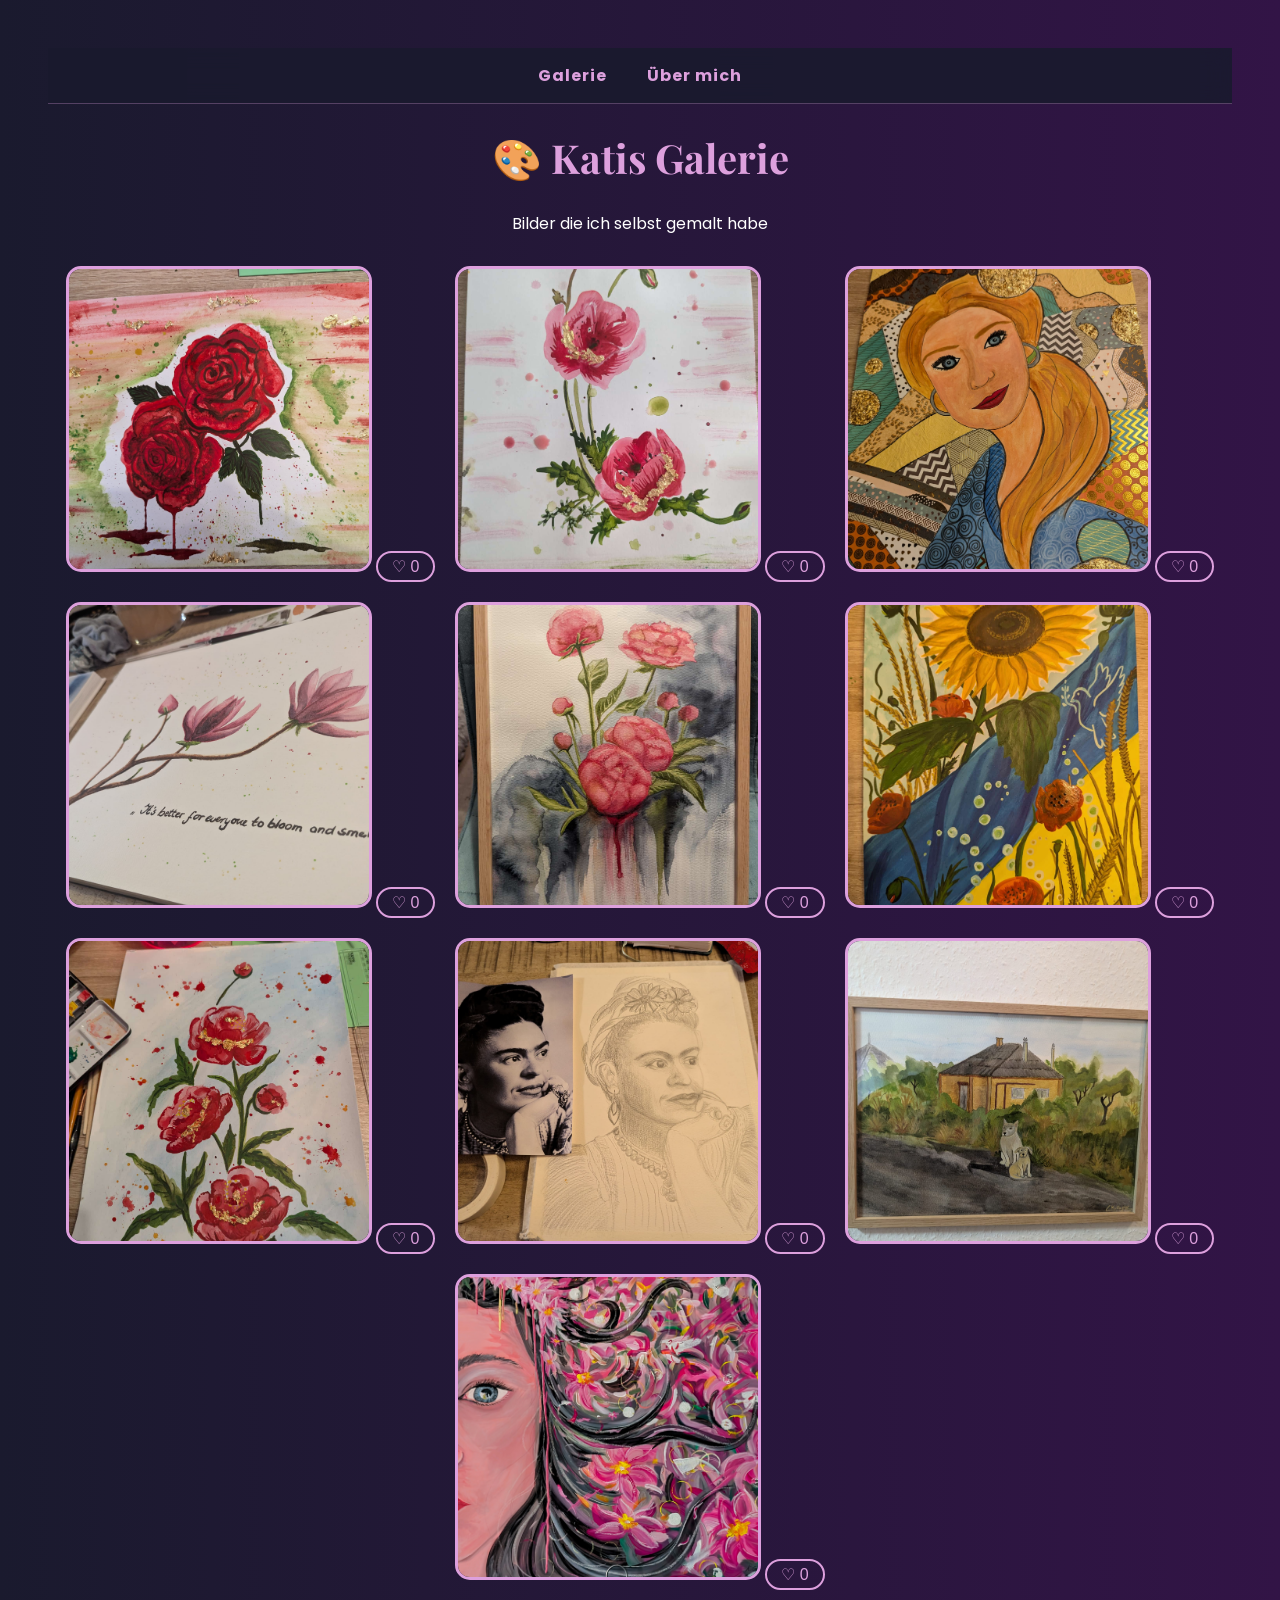
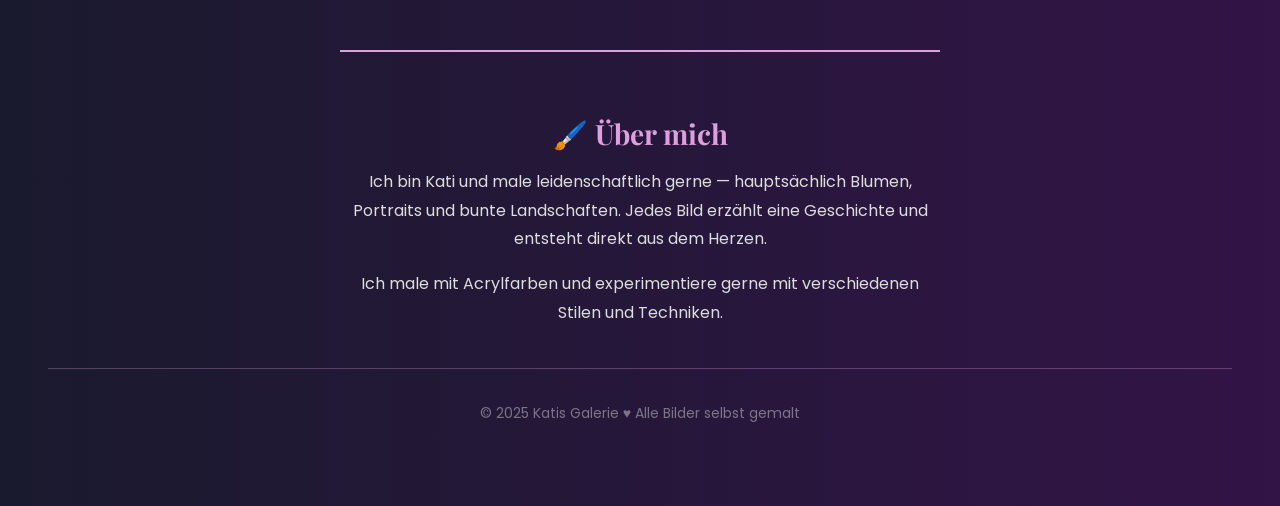
==== index.html @ 3de19c43 "Navigation, Bilderzähler, Zurück-nach-oben Button und Like Button hinzugefügt - Navigation mit stick" ====
<!DOCTYPE html>
<html>
    <head>
        <title>Katis Galerie</title>
        <!-- viewport sagt dem Handy: nutze die echte Bildschirmbreite -->
        <meta name="viewport" content="width=device-width, initial-scale=1.0">
        <link rel="stylesheet" href="https://fonts.googleapis.com/css2?family=Playfair+Display:wght@400;700&family=Poppins:wght@300;400&display=swap">
        <link rel="stylesheet" href="css/style.css">
    </head>
    <body>
        <!-- nav ist das HTML-Tag für Navigation -->
        <nav id="navbar">
            <!-- a href="#id" springt zum Element mit dieser ID -->
            <a href="#galerie">Galerie</a>
            <a href="#ueber-mich">Über mich</a>
        </nav>

        <h1>🎨 Katis Galerie</h1>
        <p>Bilder die ich selbst gemalt habe</p>

        <div class="galerie" id="galerie">
        <div class="bild-container">
            <img src="images/IMG-20241008-WA0011.jpg" alt="Bild 1" onclick="bildOeffnen(this.src)">
            <div class="overlay">Mein erstes Rosen Bild die Bluten</div>
            <button class="like-btn" onclick="liken(this, 0)">♡ <span>0</span></button>
        </div>
        <div class="bild-container">
            <img src="images/IMG-20241004-WA0002.jpg" alt="Bild 2" onclick="bildOeffnen(this.src)">
            <div class="overlay">Das Flower Power Bild</div>
            <button class="like-btn" onclick="liken(this, 1)">♡ <span>0</span></button>
        </div>
        <div class="bild-container">
            <img src="images/IMG-20241114-WA0005.jpg" alt="Bild 3" onclick="bildOeffnen(this.src)">
            <div class="overlay">Die Hübsche Blonde Frau Bild</div>
            <button class="like-btn" onclick="liken(this, 2)">♡ <span>0</span></button>
        </div>
        <div class="bild-container">
            <img src="images/IMG-20241114-WA0006.jpg" alt="Bild 4" onclick="bildOeffnen(this.src)">
            <div class="overlay">Its better for ever you too Bloom and Smile</div>
            <button class="like-btn" onclick="liken(this, 3)">♡ <span>0</span></button>
        </div>
        <div class="bild-container">
            <img src="images/IMG-20241114-WA0007.jpg" alt="Bild 5" onclick="bildOeffnen(this.src)">
            <div class="overlay">Blumen auf dem Berg die Zerlaufen</div>
            <button class="like-btn" onclick="liken(this, 4)">♡ <span>0</span></button>
        </div>
        <div class="bild-container">
            <img src="images/IMG-20241114-WA0008.jpg" alt="Bild 6" onclick="bildOeffnen(this.src)">
            <div class="overlay">Das Friedens Bild</div>
            <button class="like-btn" onclick="liken(this, 5)">♡ <span>0</span></button>
        </div>
        <div class="bild-container">
            <img src="images/IMG-20241114-WA0009.jpg" alt="Bild 7" onclick="bildOeffnen(this.src)">
            <div class="overlay">Die Roten Blumen mit Gold Blätern</div>
            <button class="like-btn" onclick="liken(this, 6)">♡ <span>0</span></button>
        </div>
        <div class="bild-container">
            <img src="images/IMG-20241114-WA0010.jpg" alt="Bild 8" onclick="bildOeffnen(this.src)">
            <div class="overlay">Das Erste Portrait</div>
            <button class="like-btn" onclick="liken(this, 7)">♡ <span>0</span></button>
        </div>
        <div class="bild-container">
            <img src="images/IMG-20241114-WA0011.jpg" alt="Bild 9" onclick="bildOeffnen(this.src)">
            <div class="overlay">Das Haus im Garten</div>
            <button class="like-btn" onclick="liken(this, 8)">♡ <span>0</span></button>
        </div>
        <div class="bild-container">
            <img src="images/PXL_20250216_112109455~2.jpg" alt="Bild 10" onclick="bildOeffnen(this.src)">
            <div class="overlay">Das Gesicht im Blumenbeet</div>
            <button class="like-btn" onclick="liken(this, 9)">♡ <span>0</span></button>
        </div>

        </div>
        <!-- section ist ein HTML-Tag für einen inhaltlichen Abschnitt -->
        <section id="ueber-mich">
            <h2>🖌️ Über mich</h2>
            <p>Ich bin Kati und male leidenschaftlich gerne — hauptsächlich Blumen, Portraits und bunte Landschaften. Jedes Bild erzählt eine Geschichte und entsteht direkt aus dem Herzen.</p>
            <p>Ich male mit Acrylfarben und experimentiere gerne mit verschiedenen Stilen und Techniken.</p>
        </section>

        <!-- footer ist der untere Bereich der Seite -->
        <footer>
            <p>© 2025 Katis Galerie &hearts; Alle Bilder selbst gemalt</p>
        </footer>

        <div id="lightbox">
            <!-- onclick="schliessen()" nur auf den Hintergrund, nicht auf Pfeile -->
            <div id="hintergrund" onclick="schliessen()"></div>
            <button id="pfeilLinks"  onclick="bildWechseln(-1)">&#10094;</button>
            <img id="grossesBild" src="">
            <button id="pfeilRechts" onclick="bildWechseln(1)">&#10095;</button>
            <!-- der Zähler wird per JavaScript befüllt -->
            <div id="zaehler">1 / 10</div>
            <!-- der Titel wird per JavaScript befüllt -->
            <div id="lightbox-titel"></div>
        </div>
        <!-- der Button ist am Anfang unsichtbar, JS macht ihn sichtbar -->
        <button id="nachOben">&#8679;</button>

        <script src="js/script.js"></script>
    </body>
</html>
---- css/style.css ----
/* smooth scrollt sanft zu Ankern statt direkt hinzuspringen */
html {
    scroll-behavior: smooth;
}

/* ======================== */
/* NAVIGATION               */
/* ======================== */
#navbar {
    /* sticky klebt am oberen Rand wenn man scrollt */
    position: sticky;
    top: 0;           /* 0px vom oberen Rand */

    /* damit das Menü über allem anderen liegt */
    z-index: 100;

    display: flex;
    justify-content: center;
    gap: 40px;
    padding: 15px 0;

    /* leicht durchsichtiger dunkler Hintergrund */
    background-color: rgba(26, 26, 46, 0.9);

    /* Unschärfe-Effekt hinter dem Menü — moderner Glaseffekt */
    backdrop-filter: blur(10px);

    border-bottom: 1px solid rgba(221, 160, 221, 0.3);
}

#navbar a {
    color: plum;
    text-decoration: none;    /* kein Unterstrich */
    font-size: 16px;
    font-weight: bold;
    letter-spacing: 1px;      /* etwas Abstand zwischen den Buchstaben */
    transition: color 0.2s ease;
}

#navbar a:hover {
    color: white;
}

/* ======================== */
@keyframes hintergrund {
    0%   { background-position: 0% 50%; }    /* Start: links */
    50%  { background-position: 100% 50%; }  /* Mitte: rechts */
    100% { background-position: 0% 50%; }    /* Ende: wieder links */
}

body {
    /* linear-gradient macht einen Farbverlauf zwischen 3 Farben */
    background: linear-gradient(270deg, #1a1a2e, #4a0e5e, #1a1a2e);
    background-size: 400% 400%;  /* Hintergrund größer als der Screen damit er sich bewegen kann */

    /* animation: Name | Dauer | Kurve | Wiederholen */
    animation: hintergrund 10s ease infinite;

    font-family: 'Poppins', Arial;
    color: white;
    text-align: center;
    padding: 40px;
}
h1 {
    font-size: 40px;
    color: plum;
    font-family: 'Playfair Display', Arial;  /* Playfair für die Überschrift */
}
.galerie {
    display: flex;
    flex-wrap: wrap;
    gap: 20px;
    justify-content: center;
    margin-top: 30px;
}
.galerie img {
    width: 300px;
    height: 300px;
    object-fit: cover;
    border-radius: 15px;
    border: 3px solid plum;
    transition: all 0.3s ease;
}
.galerie img:hover {
    border: 3px solid white;
    transform: scale(1.05);
    box-shadow: 0 0 20px plum;
    cursor: pointer;
}
/* @keyframes für das Einblenden — nur opacity, kein transform! */
/* So beißt es sich nicht mit dem scale() beim Hover */
@keyframes einblenden {
    0%   { opacity: 0; }   /* unsichtbar */
    100% { opacity: 1; }   /* sichtbar */
}

.bild-container {
    text-align: center;
    position: relative;  /* Ankerpunkt für das Overlay */
}

/* Die Animation liegt jetzt auf dem img, nicht auf dem Container */
.bild-container img {
    animation: einblenden 0.6s ease both;
}

/* nth-child(n) spricht das n-te .bild-container an */
/* Das img darin erbt die Verzögerung */
.bild-container:nth-child(1)  img { animation-delay: 0.1s; }
.bild-container:nth-child(2)  img { animation-delay: 0.2s; }
.bild-container:nth-child(3)  img { animation-delay: 0.3s; }
.bild-container:nth-child(4)  img { animation-delay: 0.4s; }
.bild-container:nth-child(5)  img { animation-delay: 0.5s; }
.bild-container:nth-child(6)  img { animation-delay: 0.6s; }
.bild-container:nth-child(7)  img { animation-delay: 0.7s; }
.bild-container:nth-child(8)  img { animation-delay: 0.8s; }
.bild-container:nth-child(9)  img { animation-delay: 0.9s; }
.bild-container:nth-child(10) img { animation-delay: 1.0s; }

/* Das Overlay liegt über dem Bild */
.overlay {
    position: absolute;  /* positioniert sich relativ zu .bild-container */
    bottom: 0;           /* klebt am unteren Rand des BILDES */
    left: 0;
    width: 100%;

    /* Höhe des Bildes ist 300px — Overlay nur über dem Bild, nicht dem Button */
    /* padding-bottom sorgt dafür dass es nicht über den Button ragt */
    height: 300px;
    display: flex;
    align-items: flex-end;  /* Text klebt unten */

    padding: 0 0 10px 0;
    background: linear-gradient(to bottom, transparent 50%, rgba(0,0,0,0.7) 100%);
    border-radius: 15px;
    color: plum;
    font-size: 14px;
    font-weight: bold;
    justify-content: center;

    /* unsichtbar am Anfang */
    opacity: 0;

    /* sanfter Übergang über 0.3 Sekunden */
    transition: opacity 0.3s ease;

    /* wichtig: Klicks auf den Like-Button durchlassen */
    pointer-events: none;
}

/* Wenn man über .bild-container hovered, wird das .overlay sichtbar */
.bild-container:hover .overlay {
    opacity: 1;
}
#lightbox {
    display: none;
    position: fixed;
    top: 0;
    left: 0;
    width: 100%;
    height: 100%;
    justify-content: center;
    align-items: center;
}

/* Der dunkle Hintergrund liegt hinter allem */
#hintergrund {
    position: absolute;  /* füllt die ganze Lightbox aus */
    top: 0;
    left: 0;
    width: 100%;
    height: 100%;
    background-color: rgba(0, 0, 0, 0.9);
    cursor: pointer;     /* Mauszeiger wird zur Hand */
}

#lightbox img {
    max-width: 80%;
    max-height: 85%;
    border-radius: 15px;
    border: 3px solid plum;
    position: relative;  /* liegt über dem Hintergrund */
    z-index: 1;          /* z-index bestimmt wer "vorne" liegt */
}

/* Beide Pfeil-Buttons gleich stylen */
#pfeilLinks, #pfeilRechts {
    position: relative;
    z-index: 1;           /* liegt auch über dem Hintergrund */
    background: none;     /* kein Hintergrund */
    border: none;         /* kein Rahmen */
    color: plum;
    font-size: 50px;
    cursor: pointer;
    padding: 0 20px;
    transition: color 0.2s ease;
}

#pfeilLinks:hover, #pfeilRechts:hover {
    color: white;
}

#lightbox-titel {
    position: absolute;
    top: 20px;             /* oben in der Lightbox */
    left: 50%;
    transform: translateX(-50%);
    color: white;
    font-size: 18px;
    font-family: 'Playfair Display', Arial;
    background-color: rgba(0, 0, 0, 0.5);
    padding: 6px 20px;
    border-radius: 20px;
    z-index: 2;
    white-space: nowrap;   /* kein Zeilenumbruch */
}

#zaehler {
    position: absolute;   /* positioniert sich relativ zur Lightbox */
    bottom: 20px;         /* 20px vom unteren Rand */
    left: 50%;            /* erst zur Mitte schieben */

    /* transform: translateX(-50%) zentriert es exakt */
    /* weil left: 50% die linke Kante zentriert, nicht das Element selbst */
    transform: translateX(-50%);

    color: white;
    font-size: 16px;
    background-color: rgba(0, 0, 0, 0.5);
    padding: 5px 15px;
    border-radius: 20px;
    z-index: 2;           /* über dem Hintergrund und dem Bild */
}

/* ======================== */
/* ÜBER MICH SEKTION        */
/* ======================== */
#ueber-mich {
    /* max-width begrenzt die Breite des Blocks */
    max-width: 600px;

    /* margin: oben | auto links+rechts → zentriert den Block */
    margin: 60px auto 0 auto;

    /* border-top zeichnet eine Linie oben */
    border-top: 2px solid plum;

    padding-top: 40px;
}

#ueber-mich h2 {
    font-family: 'Playfair Display', Arial;
    font-size: 28px;
    color: plum;
    margin-bottom: 15px;
}

#ueber-mich p {
    font-size: 16px;
    line-height: 1.8;   /* Zeilenabstand — 1.8x die Schriftgröße */
    color: #ddd;        /* leicht grau statt reinweiß — angenehmer zu lesen */
    margin-bottom: 10px;
}

/* ======================== */
/* FOOTER                   */
/* ======================== */
footer {
    margin-top: 40px;
    padding: 20px;
    border-top: 1px solid rgba(221, 160, 221, 0.3);  /* plum, sehr transparent */
    color: rgba(255, 255, 255, 0.4);                 /* weiß, halb transparent */
    font-size: 14px;
}

/* ======================== */
/* LIKE BUTTON              */
/* ======================== */
.like-btn {
    margin-top: 8px;
    background: none;
    border: 2px solid plum;
    border-radius: 20px;
    color: plum;
    font-size: 16px;
    padding: 4px 14px;
    cursor: pointer;
    transition: all 0.2s ease;
}

.like-btn:hover {
    background-color: plum;
    color: white;
}

/* .geliked Klasse wird per JavaScript hinzugefügt */
.like-btn.geliked {
    background-color: crimson;   /* rot wenn geliked */
    border-color: crimson;
    color: white;
}

/* ======================== */
/* NACH-OBEN BUTTON         */
/* ======================== */
#nachOben {
    /* fixed bleibt immer an derselben Stelle auf dem Bildschirm */
    position: fixed;
    bottom: 30px;    /* 30px vom unteren Rand */
    right: 30px;     /* 30px vom rechten Rand */

    background-color: plum;
    color: white;
    border: none;
    border-radius: 50%;   /* runder Button */
    width: 50px;
    height: 50px;
    font-size: 28px;
    cursor: pointer;
    z-index: 99;

    /* am Anfang unsichtbar */
    opacity: 0;

    /* sanfter Übergang für opacity und transform */
    transition: opacity 0.3s ease, transform 0.2s ease;
}

/* sichtbar-Klasse wird per JavaScript hinzugefügt */
#nachOben.sichtbar {
    opacity: 1;
}

#nachOben:hover {
    transform: scale(1.1);    /* etwas größer beim Hover */
    background-color: white;
    color: plum;
}

/* ===================== */
/* RESPONSIVE FÜR TABLET */
/* gilt wenn Bildschirm schmaler als 768px ist */
/* ===================== */
@media (max-width: 768px) {

    body {
        padding: 20px;  /* weniger Abstand am Rand */
    }

    h1 {
        font-size: 28px;  /* kleinere Überschrift */
    }

    /* Bilder etwas kleiner auf Tablet */
    .galerie img {
        width: 200px;
        height: 200px;
    }

    /* Pfeile kleiner */
    #pfeilLinks, #pfeilRechts {
        font-size: 35px;
        padding: 0 10px;
    }
}

/* ==================== */
/* RESPONSIVE FÜR HANDY */
/* gilt wenn Bildschirm schmaler als 480px ist */
/* ==================== */
@media (max-width: 480px) {

    body {
        padding: 15px;
    }

    h1 {
        font-size: 24px;
    }

    /* Auf Handy: Bilder nehmen fast die ganze Breite ein */
    .galerie img {
        width: 85vw;   /* vw = viewport width, 85% der Bildschirmbreite */
        height: 85vw;  /* gleiche Höhe wie Breite → quadratisch */
    }

    /* Galerie hat weniger Abstand zwischen den Bildern */
    .galerie {
        gap: 15px;
    }

    /* Overlay-Text etwas größer für Handy */
    .overlay {
        font-size: 16px;
        padding: 12px 0;
        /* Auf Handy immer sichtbar — kein Hover auf Touchscreen! */
        opacity: 1;
    }
}
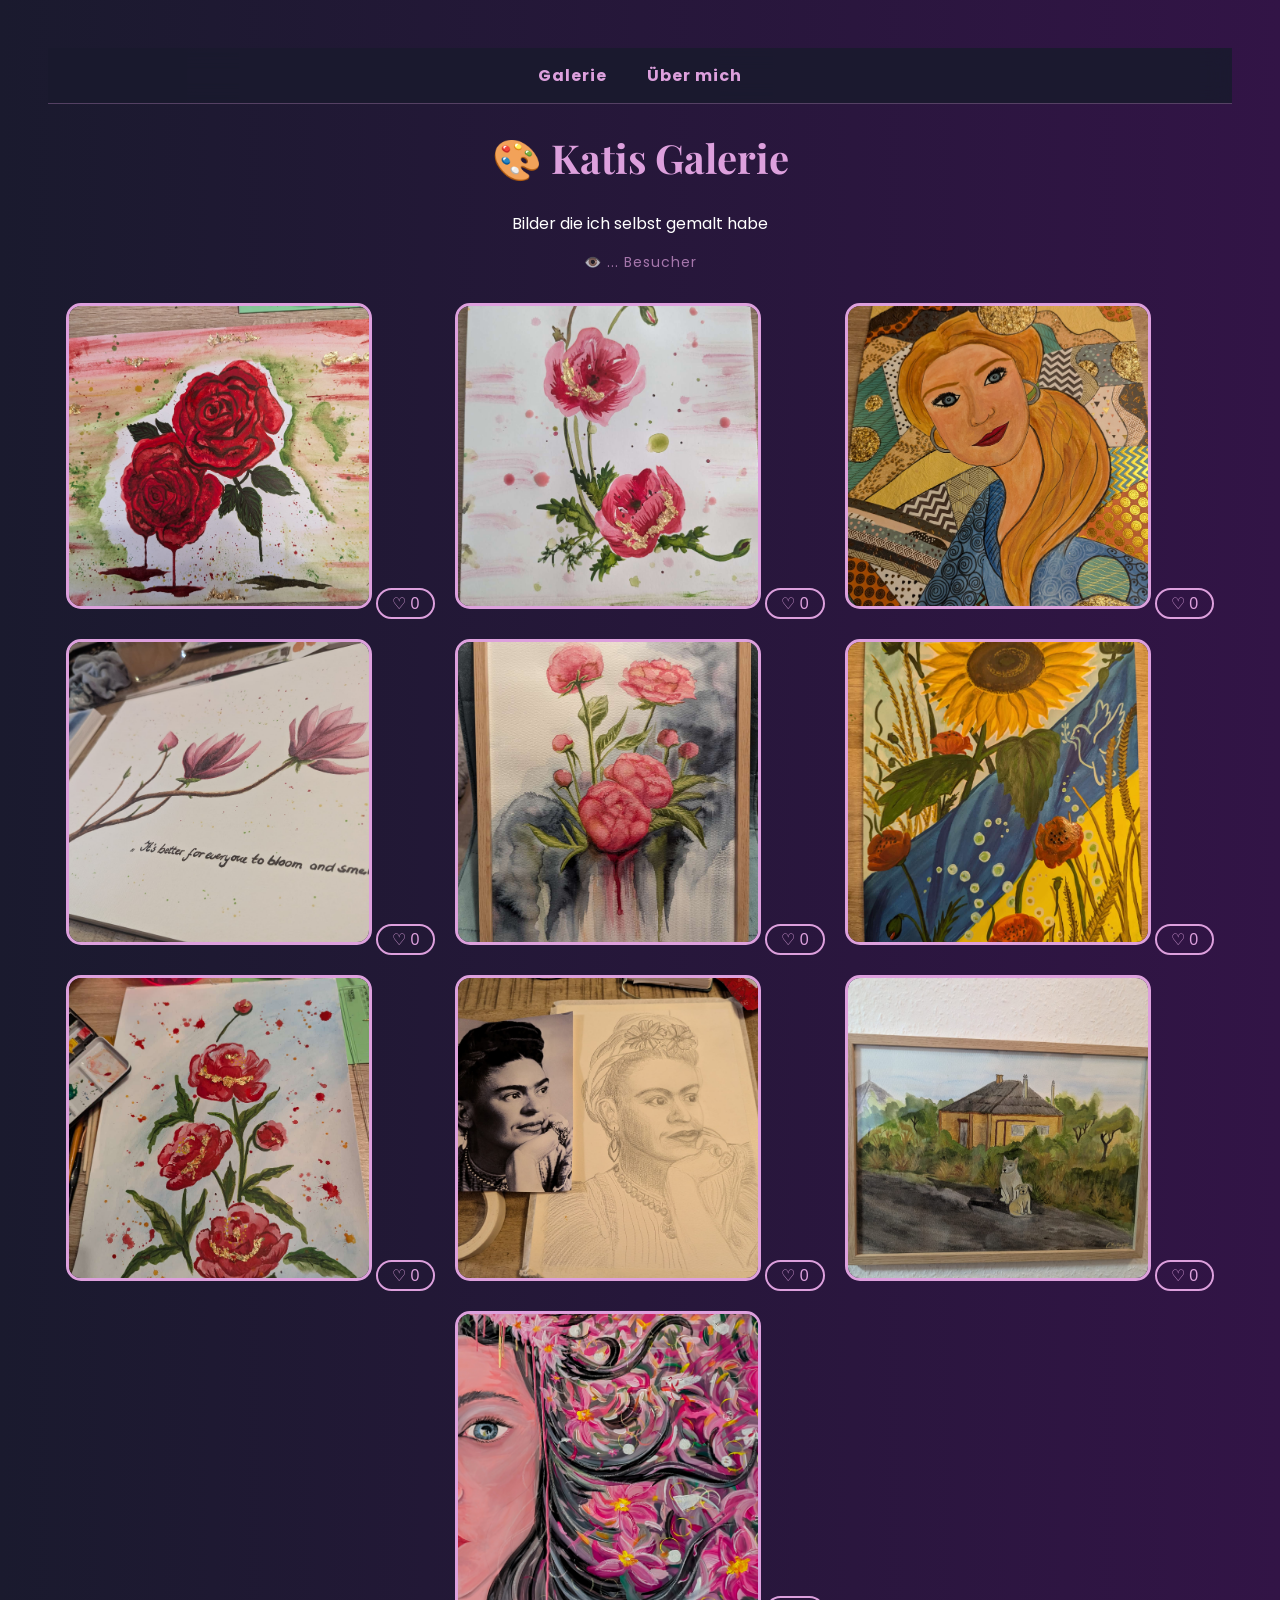
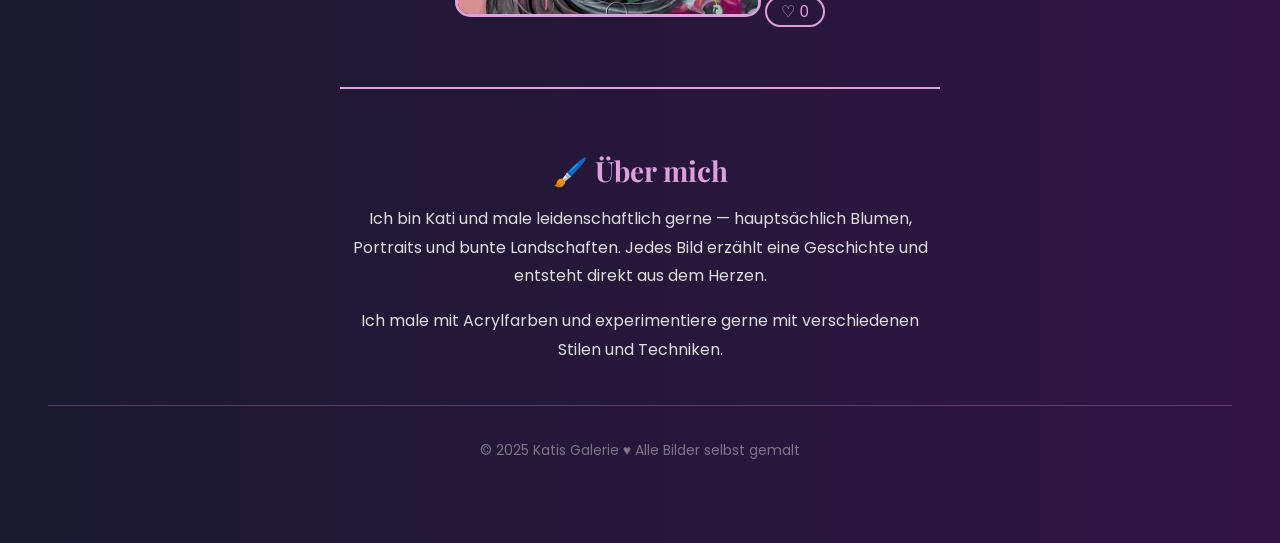
==== commit 069e606e: "Besucher-Zähler mit Firebase hinzugefügt - Besucher werden in Firebase gespeichert - sessionStorage " ====
--- a/index.html
+++ b/index.html
@@ -17,6 +17,8 @@
 
         <h1>🎨 Katis Galerie</h1>
         <p>Bilder die ich selbst gemalt habe</p>
+        <!-- Besucher-Zähler — wird per JavaScript befüllt -->
+        <p id="besucher-zaehler">👁️ <span id="besucher-zahl">...</span> Besucher</p>
 
         <div class="galerie" id="galerie">
         <div class="bild-container">
@@ -93,10 +95,22 @@
             <div id="zaehler">1 / 10</div>
             <!-- der Titel wird per JavaScript befüllt -->
             <div id="lightbox-titel"></div>
+
+            <!-- Kommentarbereich -->
+            <div id="kommentare-box">
+                <h3>💬 Kommentare</h3>
+                <div id="kommentare-liste"></div>
+                <form id="kommentar-form">
+                    <input type="text" id="kommentar-name" placeholder="Dein Name" maxlength="30">
+                    <input type="text" id="kommentar-text" placeholder="Dein Kommentar..." maxlength="200">
+                    <button type="submit">Senden</button>
+                </form>
+            </div>
         </div>
         <!-- der Button ist am Anfang unsichtbar, JS macht ihn sichtbar -->
         <button id="nachOben">&#8679;</button>
 
-        <script src="js/script.js"></script>
+        <!-- Firebase SDK über CDN einbinden — kein npm nötig! -->
+        <script type="module" src="js/script.js"></script>
     </body>
 </html>
--- a/css/style.css
+++ b/css/style.css
@@ -233,6 +233,118 @@
 }
 
 /* ======================== */
+/* KOMMENTARE               */
+/* ======================== */
+#kommentare-box {
+    position: absolute;
+    bottom: 60px;
+    right: 20px;
+    width: 280px;
+    background-color: rgba(26, 26, 46, 0.95);
+    border: 1px solid rgba(221, 160, 221, 0.3);
+    border-radius: 15px;
+    padding: 15px;
+    z-index: 2;
+    max-height: 350px;
+    display: flex;
+    flex-direction: column;  /* Kindelemente untereinander anordnen */
+}
+
+#kommentare-box h3 {
+    color: plum;
+    font-size: 14px;
+    margin: 0 0 10px 0;
+    font-family: 'Playfair Display', Arial;
+}
+
+#kommentare-liste {
+    overflow-y: auto;    /* scrollbar wenn zu viele Kommentare */
+    flex: 1;             /* nimmt den verfügbaren Platz ein */
+    margin-bottom: 10px;
+    max-height: 180px;
+}
+
+/* ein einzelner Kommentar */
+.kommentar {
+    background-color: rgba(255, 255, 255, 0.05);
+    border-radius: 8px;
+    padding: 8px;
+    margin-bottom: 6px;
+    text-align: left;
+}
+
+.kommentar .name {
+    color: plum;
+    font-size: 12px;
+    font-weight: bold;
+}
+
+.kommentar .text {
+    color: #ddd;
+    font-size: 13px;
+    margin-top: 2px;
+}
+
+/* das Formular */
+#kommentar-form {
+    display: flex;
+    flex-direction: column;
+    gap: 6px;
+}
+
+#kommentar-form input {
+    background-color: rgba(255, 255, 255, 0.1);
+    border: 1px solid rgba(221, 160, 221, 0.4);
+    border-radius: 8px;
+    color: white;
+    font-size: 13px;
+    padding: 6px 10px;
+    outline: none;       /* kein blauer Rahmen beim Klicken */
+}
+
+#kommentar-form input::placeholder {
+    color: rgba(255, 255, 255, 0.4);  /* placeholder-Text halbtransparent */
+}
+
+#kommentar-form button {
+    background-color: plum;
+    border: none;
+    border-radius: 8px;
+    color: white;
+    font-size: 13px;
+    padding: 7px;
+    cursor: pointer;
+    transition: background-color 0.2s ease;
+}
+
+#kommentar-form button:hover {
+    background-color: white;
+    color: plum;
+}
+
+/* auf Handy: Kommentarbox volle Breite unten */
+@media (max-width: 480px) {
+    #kommentare-box {
+        position: relative;
+        right: auto;
+        bottom: auto;
+        width: 90%;
+        margin: 15px auto 0 auto;
+        max-height: 250px;
+    }
+}
+
+/* ======================== */
+/* BESUCHER ZÄHLER          */
+/* ======================== */
+#besucher-zaehler {
+    color: rgba(221, 160, 221, 0.7);  /* plum, etwas transparent */
+    font-size: 14px;
+    margin-top: 5px;
+    letter-spacing: 1px;
+}
+
+/* ======================== */
 /* ÜBER MICH SEKTION        */
 /* ======================== */
 #ueber-mich {
@@ -392,8 +504,19 @@
     /* Overlay-Text etwas größer für Handy */
     .overlay {
         font-size: 16px;
-        padding: 12px 0;
         /* Auf Handy immer sichtbar — kein Hover auf Touchscreen! */
         opacity: 1;
+        /* Overlay nur halb so hoch — Platz für den Like-Button lassen */
+        height: 50%;
+        top: 50%;      /* fängt in der Mitte des Bildes an */
+        bottom: auto;
+    }
+
+    /* Like-Button auf Handy größer und besser sichtbar */
+    .like-btn {
+        font-size: 20px;       /* größere Schrift */
+        padding: 8px 20px;     /* mehr Klickfläche für Finger */
+        margin-top: 10px;
+        border-width: 2px;
     }
 }
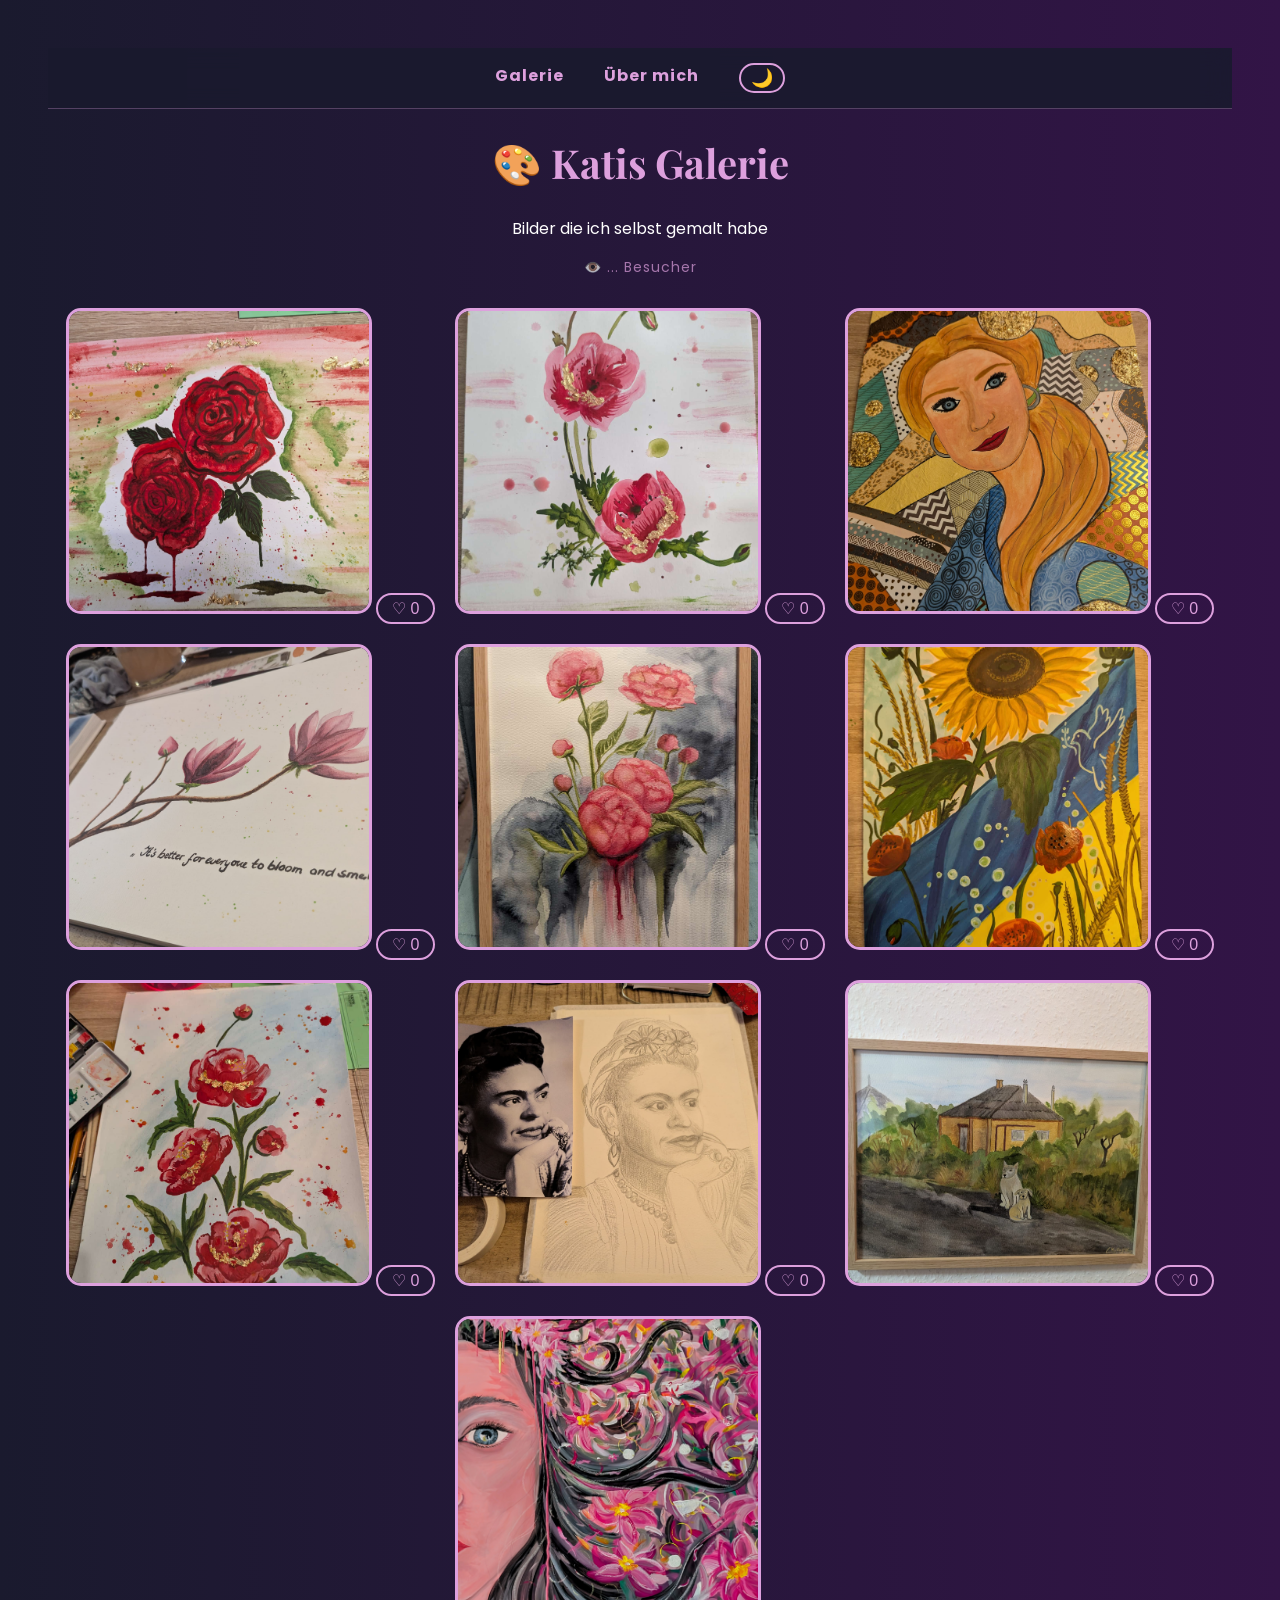
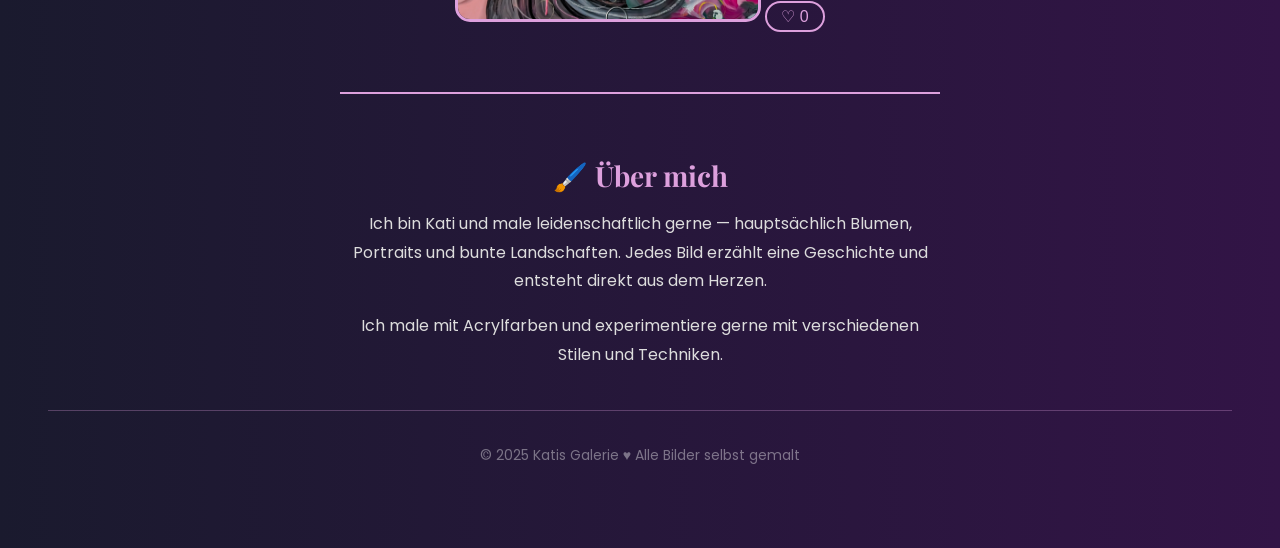
==== commit 1cc3b12a: "Dark/Light Mode Toggle hinzugefügt - CSS Variablen für Farben eingeführt - Light Mode mit hellem lil" ====
--- a/index.html
+++ b/index.html
@@ -13,6 +13,8 @@
             <!-- a href="#id" springt zum Element mit dieser ID -->
             <a href="#galerie">Galerie</a>
             <a href="#ueber-mich">Über mich</a>
+            <!-- Theme Toggle Button -->
+            <button id="theme-toggle">🌙</button>
         </nav>
 
         <h1>🎨 Katis Galerie</h1>
--- a/css/style.css
+++ b/css/style.css
@@ -1,6 +1,30 @@
 /* smooth scrollt sanft zu Ankern statt direkt hinzuspringen */
 html {
     scroll-behavior: smooth;
+}
+
+/* ======================== */
+/* CSS VARIABLEN            */
+/* ======================== */
+
+/* :root definiert Variablen für die ganze Seite — das ist Dark Mode (Standard) */
+:root {
+    --hintergrund: linear-gradient(270deg, #1a1a2e, #4a0e5e, #1a1a2e);
+    --text-farbe: white;
+    --navbar-bg: rgba(26, 26, 46, 0.9);
+    --ueber-mich-text: #ddd;
+    --kommentar-bg: rgba(26, 26, 46, 0.95);
+    --kommentar-input-bg: rgba(255, 255, 255, 0.1);
+}
+
+/* [data-theme="light"] überschreibt die Variablen für Light Mode */
+[data-theme="light"] {
+    --hintergrund: linear-gradient(270deg, #f0e6ff, #e8d5f5, #f0e6ff);
+    --text-farbe: #2a0a3a;
+    --navbar-bg: rgba(240, 230, 255, 0.95);
+    --ueber-mich-text: #444;
+    --kommentar-bg: rgba(255, 255, 255, 0.95);
+    --kommentar-input-bg: rgba(0, 0, 0, 0.05);
 }
 
 /* ======================== */
@@ -20,7 +44,7 @@
     padding: 15px 0;
 
     /* leicht durchsichtiger dunkler Hintergrund */
-    background-color: rgba(26, 26, 46, 0.9);
+    background-color: var(--navbar-bg);
 
     /* Unschärfe-Effekt hinter dem Menü — moderner Glaseffekt */
     backdrop-filter: blur(10px);
@@ -41,6 +65,20 @@
     color: white;
 }
 
+#theme-toggle {
+    background: none;
+    border: 2px solid plum;
+    border-radius: 20px;
+    font-size: 18px;
+    cursor: pointer;
+    padding: 2px 10px;
+    transition: transform 0.3s ease;
+}
+
+#theme-toggle:hover {
+    transform: scale(1.2);
+}
+
 /* ======================== */
 @keyframes hintergrund {
     0%   { background-position: 0% 50%; }    /* Start: links */
@@ -49,17 +87,18 @@
 }
 
 body {
-    /* linear-gradient macht einen Farbverlauf zwischen 3 Farben */
-    background: linear-gradient(270deg, #1a1a2e, #4a0e5e, #1a1a2e);
-    background-size: 400% 400%;  /* Hintergrund größer als der Screen damit er sich bewegen kann */
-
-    /* animation: Name | Dauer | Kurve | Wiederholen */
+    /* var(--name) benutzt eine CSS Variable */
+    background: var(--hintergrund);
+    background-size: 400% 400%;
     animation: hintergrund 10s ease infinite;
 
     font-family: 'Poppins', Arial;
-    color: white;
+    color: var(--text-farbe);   /* Textfarbe aus Variable */
     text-align: center;
     padding: 40px;
+
+    /* sanfter Übergang wenn Theme wechselt */
+    transition: color 0.3s ease;
 }
 h1 {
     font-size: 40px;
@@ -240,7 +279,7 @@
     bottom: 60px;
     right: 20px;
     width: 280px;
-    background-color: rgba(26, 26, 46, 0.95);
+    background-color: var(--kommentar-bg);
     border: 1px solid rgba(221, 160, 221, 0.3);
     border-radius: 15px;
     padding: 15px;
@@ -293,7 +332,7 @@
 }
 
 #kommentar-form input {
-    background-color: rgba(255, 255, 255, 0.1);
+    background-color: var(--kommentar-input-bg);
     border: 1px solid rgba(221, 160, 221, 0.4);
     border-radius: 8px;
     color: white;
@@ -369,8 +408,8 @@
 
 #ueber-mich p {
     font-size: 16px;
-    line-height: 1.8;   /* Zeilenabstand — 1.8x die Schriftgröße */
-    color: #ddd;        /* leicht grau statt reinweiß — angenehmer zu lesen */
+    line-height: 1.8;
+    color: var(--ueber-mich-text);  /* Farbe aus Variable */
     margin-bottom: 10px;
 }
 
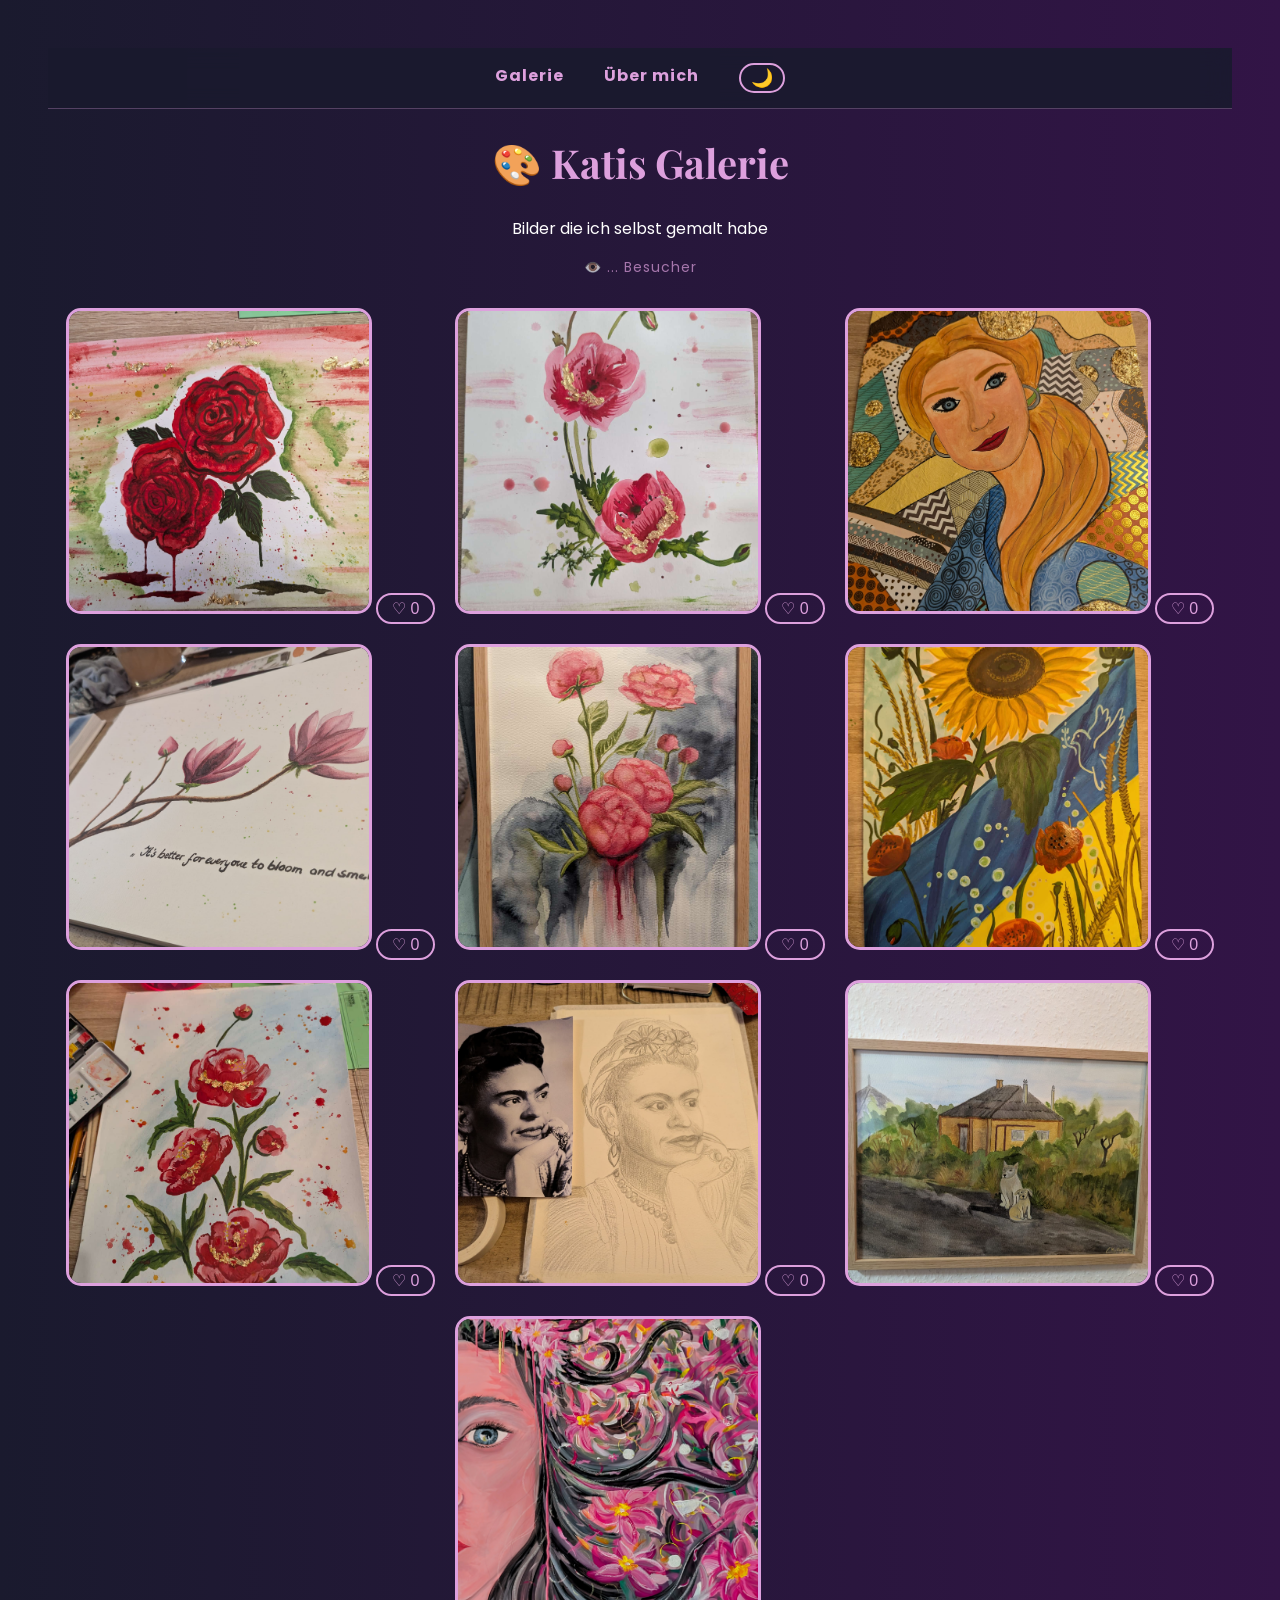
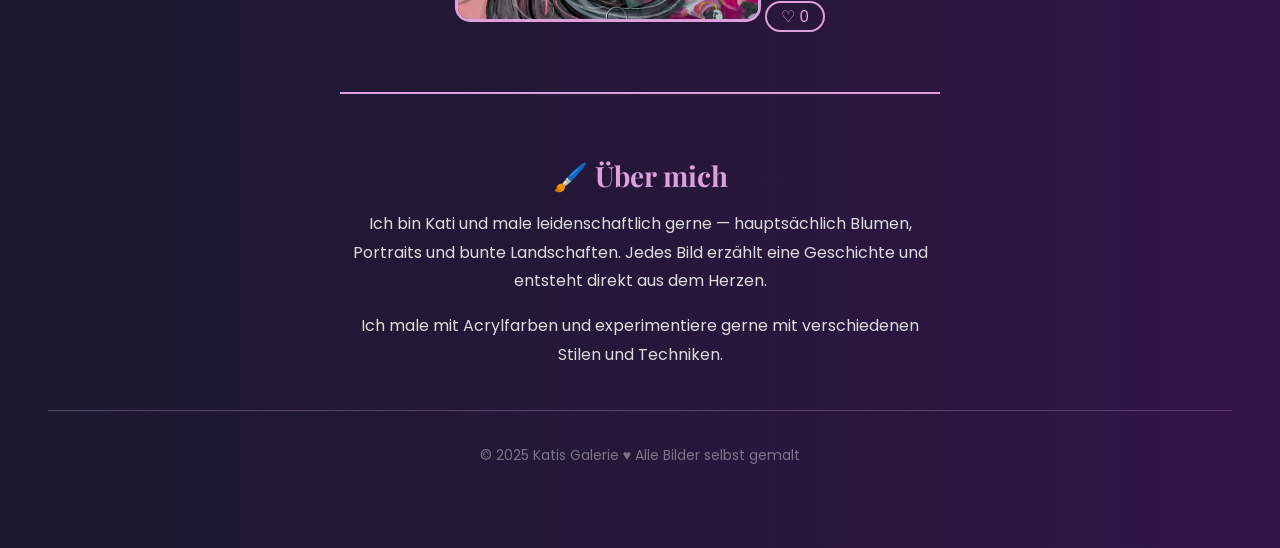
==== commit 441d4fc3: "Favicon, Vollbild, Download, Hamburger-Menü und Intro-Animation - Favicon mit Canvas API als 🎨 Emoji" ====
--- a/index.html
+++ b/index.html
@@ -2,12 +2,17 @@
 <html>
     <head>
         <title>Katis Galerie</title>
+        <!-- Favicon — das Icon im Browser-Tab -->
+        <link rel="icon" id="favicon" type="image/png" href="">
         <!-- viewport sagt dem Handy: nutze die echte Bildschirmbreite -->
         <meta name="viewport" content="width=device-width, initial-scale=1.0">
         <link rel="stylesheet" href="https://fonts.googleapis.com/css2?family=Playfair+Display:wght@400;700&family=Poppins:wght@300;400&display=swap">
         <link rel="stylesheet" href="css/style.css">
     </head>
     <body>
+        <!-- Ladebalken ganz oben -->
+        <div id="ladebalken"></div>
+
         <!-- nav ist das HTML-Tag für Navigation -->
         <nav id="navbar">
             <!-- a href="#id" springt zum Element mit dieser ID -->
@@ -15,8 +20,12 @@
             <a href="#ueber-mich">Über mich</a>
             <!-- Theme Toggle Button -->
             <button id="theme-toggle">🌙</button>
+            <!-- Hamburger Button — nur auf Handy sichtbar -->
+            <button id="hamburger">☰</button>
         </nav>
 
+        <!-- main-wrapper umhüllt den Hauptinhalt für die Intro-Animation -->
+        <div class="main-wrapper">
         <h1>🎨 Katis Galerie</h1>
         <p>Bilder die ich selbst gemalt habe</p>
         <!-- Besucher-Zähler — wird per JavaScript befüllt -->
@@ -86,6 +95,7 @@
         <footer>
             <p>© 2025 Katis Galerie &hearts; Alle Bilder selbst gemalt</p>
         </footer>
+        </div> <!-- Ende main-wrapper -->
 
         <div id="lightbox">
             <!-- onclick="schliessen()" nur auf den Hintergrund, nicht auf Pfeile -->
@@ -93,6 +103,11 @@
             <button id="pfeilLinks"  onclick="bildWechseln(-1)">&#10094;</button>
             <img id="grossesBild" src="">
             <button id="pfeilRechts" onclick="bildWechseln(1)">&#10095;</button>
+            <!-- Vollbild und Download Buttons -->
+            <div id="lightbox-buttons">
+                <button id="vollbild-btn" title="Vollbild">⛶</button>
+                <button id="download-btn" title="Herunterladen">⬇</button>
+            </div>
             <!-- der Zähler wird per JavaScript befüllt -->
             <div id="zaehler">1 / 10</div>
             <!-- der Titel wird per JavaScript befüllt -->
--- a/css/style.css
+++ b/css/style.css
@@ -28,6 +28,33 @@
 }
 
 /* ======================== */
+/* SEITEN INTRO             */
+/* ======================== */
+@keyframes seiteEinblenden {
+    0%   { opacity: 0; transform: translateY(20px); }
+    100% { opacity: 1; transform: translateY(0); }
+}
+
+/* Das main-wrapper div blendet die ganze Seite ein */
+.main-wrapper {
+    animation: seiteEinblenden 0.8s ease both;
+}
+
+/* ======================== */
+/* LADEBALKEN               */
+/* ======================== */
+#ladebalken {
+    position: fixed;   /* immer oben sichtbar */
+    top: 0;
+    left: 0;
+    width: 0%;         /* startet bei 0% — wird per JS aktualisiert */
+    height: 4px;
+    background: linear-gradient(90deg, plum, crimson, plum);
+    z-index: 999;      /* über allem anderen */
+    transition: width 0.1s ease;  /* sanfte Bewegung */
+}
+
+/* ======================== */
 /* NAVIGATION               */
 /* ======================== */
 #navbar {
@@ -77,6 +104,45 @@
 
 #theme-toggle:hover {
     transform: scale(1.2);
+}
+
+/* Hamburger Button — standardmäßig versteckt, nur auf Handy sichtbar */
+#hamburger {
+    display: none;   /* unsichtbar auf Desktop */
+    background: none;
+    border: 2px solid plum;
+    border-radius: 8px;
+    color: plum;
+    font-size: 20px;
+    padding: 2px 10px;
+    cursor: pointer;
+}
+
+/* Auf Handy: Links verstecken, Hamburger zeigen */
+@media (max-width: 480px) {
+    #navbar {
+        flex-wrap: wrap;        /* Elemente umbrechen */
+        justify-content: space-between;
+        padding: 10px 20px;
+    }
+
+    #navbar a, #theme-toggle {
+        display: none;          /* Links verstecken */
+    }
+
+    #hamburger {
+        display: block;         /* Hamburger zeigen */
+    }
+
+    /* wenn .offen Klasse da ist → Links einblenden */
+    #navbar.offen a,
+    #navbar.offen #theme-toggle {
+        display: block;
+        width: 100%;            /* volle Breite */
+        text-align: center;
+        padding: 8px 0;
+        border-top: 1px solid rgba(221, 160, 221, 0.2);
+    }
 }
 
 /* ======================== */
@@ -252,6 +318,32 @@
     border-radius: 20px;
     z-index: 2;
     white-space: nowrap;   /* kein Zeilenumbruch */
+}
+
+#lightbox-buttons {
+    position: absolute;
+    top: 20px;
+    right: 20px;
+    z-index: 2;
+    display: flex;
+    gap: 8px;
+}
+
+#vollbild-btn, #download-btn {
+    background-color: rgba(0, 0, 0, 0.5);
+    border: 1px solid rgba(221, 160, 221, 0.5);
+    border-radius: 8px;
+    color: plum;
+    font-size: 20px;
+    width: 40px;
+    height: 40px;
+    cursor: pointer;
+    transition: all 0.2s ease;
+}
+
+#vollbild-btn:hover, #download-btn:hover {
+    background-color: plum;
+    color: white;
 }
 
 #zaehler {
